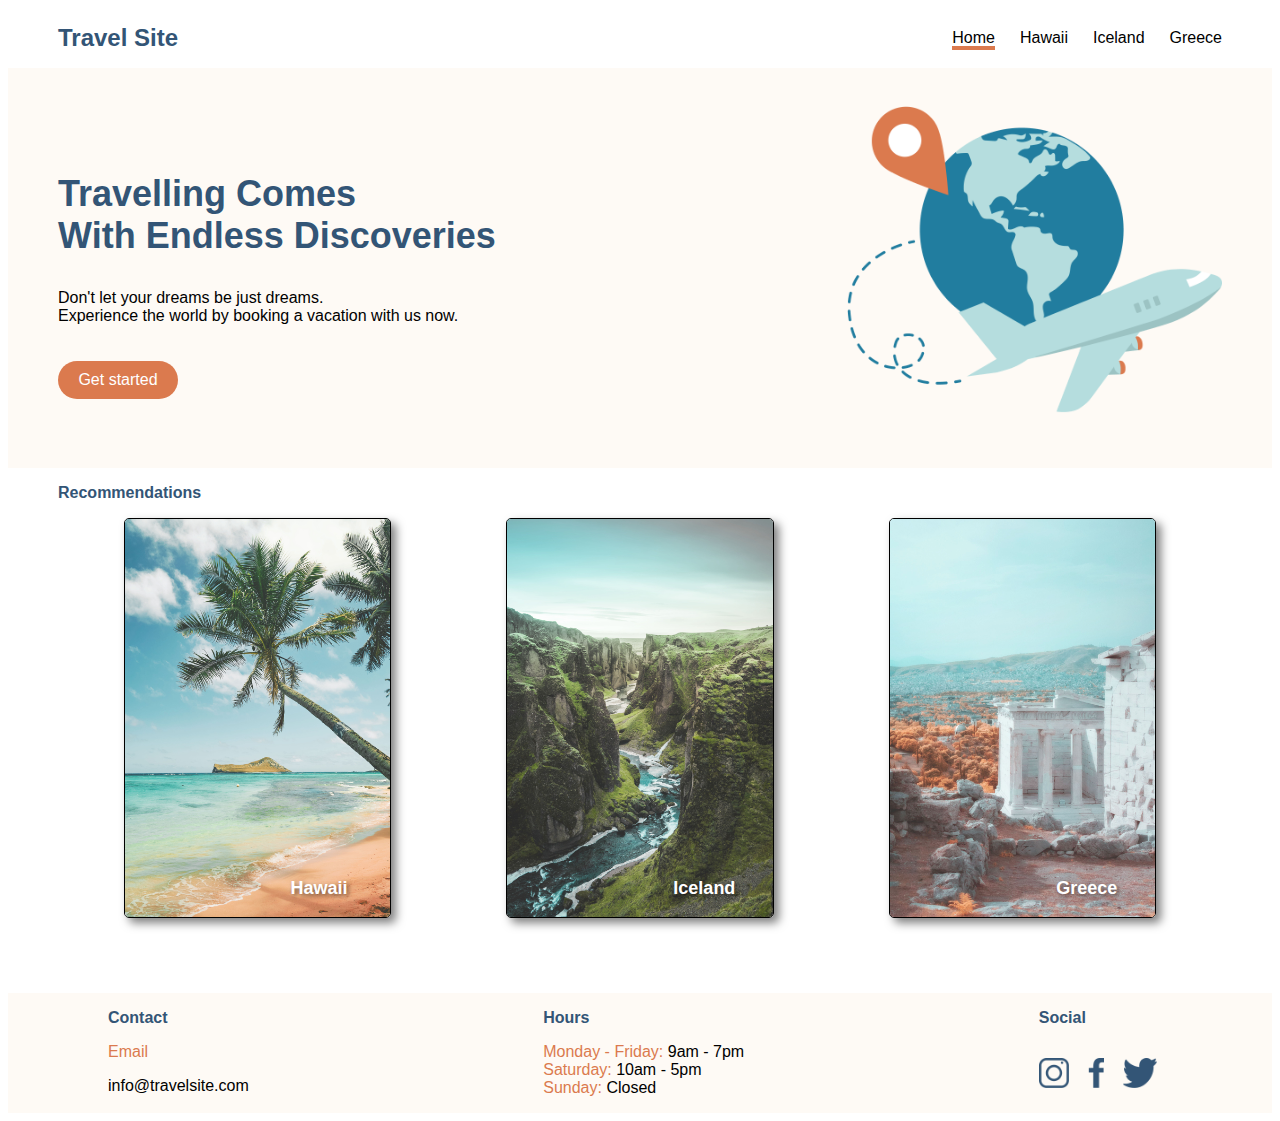
==== index.html @ 4a364437 "path clean-up + CSS refactor" ====
<!DOCTYPE html>
<html lang="en">
  <head>
    <meta charset="UTF-8" />
    <meta name="viewport" content="width=device-width, initial-scale=1.0" />
    <title>Document</title>
    <link rel="stylesheet" href="/css/global.css" />
    <link rel="stylesheet" href="/css/main.css" />
  </head>
  <body>
    <section class="nav-bar">
      <nav>
        <a href="./index.html" class="nav-bar__title--link">
          <h1 class="nav-bar__title">Travel Site</h1>
        </a>

        <ul class="nav-bar__items">
          <li class="nav-bar__item">
            <a href="index.html" class="nav-bar__link nav-bar__link--highlight"
              >Home</a
            >
          </li>
          <li class="nav-bar__item">
            <a href="pages/hawaii.html" class="nav-bar__link">Hawaii</a>
          </li>
          <li class="nav-bar__item">
            <a href="pages/iceland.html" class="nav-bar__link">Iceland</a>
          </li>
          <li class="nav-bar__item">
            <a href="pages/greece.html" class="nav-bar__link">Greece</a>
          </li>
        </ul>
      </nav>
    </section>

    <section class="hero">
      <div class="hero__container--left">
        <p class="hero__title">
          Travelling Comes <br />
          With Endless Discoveries
        </p>
        <p class="hero__subtitle">
          Don't let your dreams be just dreams.<br />
          Experience the world by booking a vacation with us now.
        </p>
        <a href="" class="hero__button">Get started</a>
      </div>

      <div class="hero__container--right">
        <img src="/assets/hero.png" class="hero__img" alt="" />
      </div>
    </section>

    <section class="recs">
      <p class="recs__title">Recommendations</p>

      <div class="recs__photos--container">
        <div class="recs__photo--container">
          <img src="/assets/hawaii.jpg" class="recs__photo--img" alt="" />
          <div class="recs__destination--title">Hawaii</div>
        </div>
        <div class="recs__photo--container">
          <img src="/assets/iceland.jpg" class="recs__photo--img" alt="" />
          <div class="recs__destination--title">Iceland</div>
        </div>

        <div class="recs__photo--container">
          <img src="/assets/greece.jpg" class="recs__photo--img" alt="" />
          <div class="recs__destination--title">Greece</div>
        </div>
      </div>
    </section>

    <section class="footer">
      <div class="footer__container--contact">
        <p class="footer__contact--title">Contact</p>
        <p class="footer__email--highlight">Email</p>
        <p>info@travelsite.com</p>
      </div>
      <div class="footer__hours">
        <p class="footer__hours--title">Hours</p>
        <p></p>
        <p>
          <span class="footer__hours--highlight">Monday - Friday:</span> 9am -
          7pm
          <br />
          <span class="footer__hours--highlight">Saturday:</span> 10am - 5pm
          <br />
          <span class="footer__hours--highlight">Sunday:</span> Closed
        </p>
      </div>
      <div class="footer__container--social">
        <p class="footer__social--title">Social</p>

        <a href="https://www.instagram.com">
          <img
            src="./assets/icon-instagram.png"
            alt="Instagram"
            class="footer__social--img"
          />
        </a>

        <a href="https://www.facebook.com">
          <img
            src="./assets/icon-facebook.png"
            alt="Facebook"
            class="footer__social--img"
          />
        </a>

        <a href="https://www.twitter.com">
          <img
            src="./assets/icon-twitter.png"
            alt="Twitter"
            class="footer__social--img"
          />
        </a>
      </div>
    </section>
  </body>
</html>
---- css/global.css ----
* {
  box-sizing: border-box;
}

body {
  font-family: Verdana, Arial, sans-serif;
}

/* Nav Section */
nav {
  background-color: #ffffff;
  display: flex;
  justify-content: space-between;
}

.nav-bar__title {
  font-size: 24px;
  margin-left: 50px;
  color: #335576;
}

.nav-bar__title:hover {
  color: #db7a4e;
}

.nav-bar__title--link {
  text-decoration: none;
}

.nav-bar__items {
  display: flex;
  justify-content: flex-end;
  margin-right: 50px;
  align-items: center;
}

.nav-bar__item {
  list-style: none;
  margin-left: 25px;
}

.nav-bar__link {
  text-decoration: none;
  color: black;
}

.nav-bar__link:hover {
  color: #db7a4e;
}

.nav-bar__link--highlight {
  border-bottom: 4px solid #db7a4e;
}

/* Footer Section */

.footer {
  display: flex;
  justify-content: space-between;
  padding-left: 100px;
  padding-right: 100px;
  background-color: #fefaf5;
}

.footer__contact--title {
  color: #335576;
  font-weight: 600;
}

.footer__email--highlight {
  color: #db7a4e;
}

.footer__hours--title {
  color: #335576;
  font-weight: 600;
}

.footer__hours--highlight {
  color: #db7a4e;
}

.footer__social--title {
  color: #335576;
  font-weight: 600;
}

.footer__social--img {
  width: auto;
  height: 30px;
  margin-right: 15px;
  margin-top: 15px;
}

.footer__container--social a {
  text-decoration: none;
}
---- css/main.css ----
/* Hero Section */
.hero {
  display: flex;
  justify-content: space-between;
  background-color: #fefaf5;
  height: 750px;
  height: 400px;
}

.hero__container--left {
  display: flex;
  flex-direction: column;
  justify-content: center;
  margin-left: 50px;
}

.hero__title {
  color: #335576;
  font-size: 36px;
  font-weight: 800;
  margin-bottom: 16px;
}

.hero-subtitle {
  margin-bottom: 32px;
}

.hero__button {
  background-color: #db7a4e;
  border-radius: 25px;
  padding: 10px;
  text-decoration: none;
  color: white;
  width: 120px;
  text-align: center;
  margin-top: 20px;
}

.hero__button:hover {
  background-color: #fb6f2e;
}

.hero__container--right {
  height: 375px;
  width: 375px;
  margin-right: 50px;
}

.hero__img {
  width: 100%;
  height: 100%;
  object-fit: contain;
}

/* Recs Section */
.recs {
  padding-bottom: 75px;
}

.recs__title {
  color: #335576;
  font-weight: 600;
  padding-left: 50px;
}

.recs__photos--container {
  display: flex;
  justify-content: space-evenly;
  height: 400px;
}

.recs__photo--container {
  position: relative;
  display: inline-block;
}

.recs__destination--title {
  position: absolute;
  top: 90%;
  left: 55%;
  color: white;
  font-size: 18px;
  font-weight: 600;
  padding-left: 20px;
  text-shadow: 2px 2px 4px rgba(0, 0, 0, 0.5);
}

.recs__photo--img {
  object-fit: contain;
  width: 100%;
  height: 100%;
  border-radius: 5px;
  border: 1px solid black;
  box-shadow: 5px 5px 10px rgba(0, 0, 0, 0.5);
  transition: transform 0.3s ease;
}

.recs__photo--img:hover {
  transform: translateY(-10px);
}
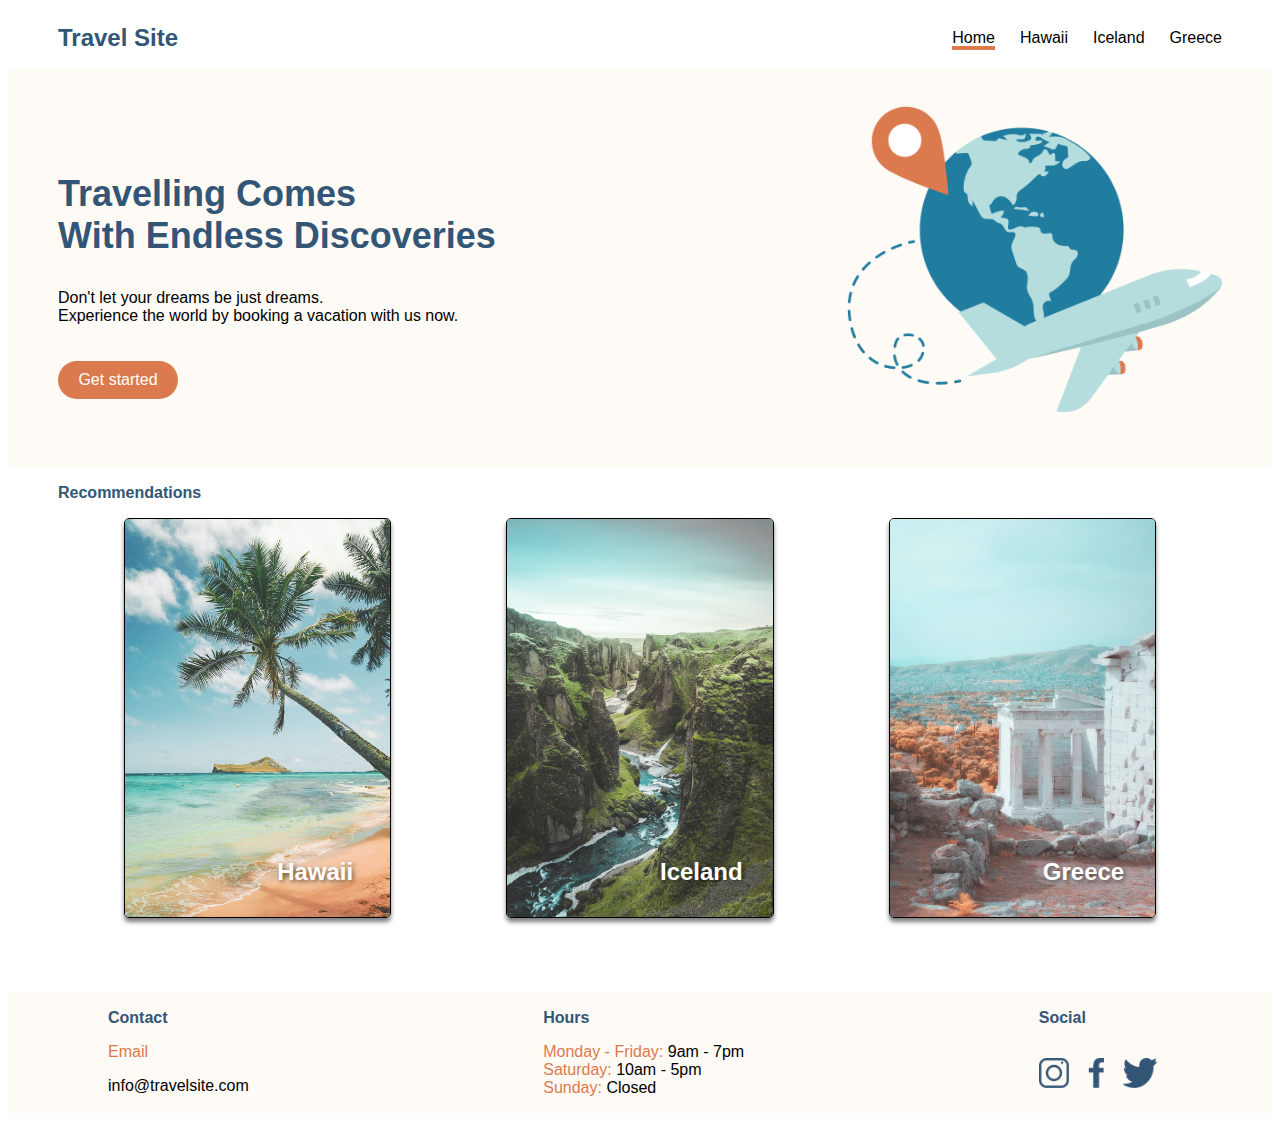
==== commit a1606710: "form-added" ====
--- a/index.html
+++ b/index.html
@@ -56,16 +56,22 @@
 
       <div class="recs__photos--container">
         <div class="recs__photo--container">
-          <img src="/assets/hawaii.jpg" class="recs__photo--img" alt="" />
+          <a href="pages/hawaii.html">
+            <img src="/assets/hawaii.jpg" class="recs__photo--img" alt="" />
+          </a>
           <div class="recs__destination--title">Hawaii</div>
         </div>
         <div class="recs__photo--container">
-          <img src="/assets/iceland.jpg" class="recs__photo--img" alt="" />
+          <a href="pages/iceland.html">
+            <img src="/assets/iceland.jpg" class="recs__photo--img" alt="" />
+          </a>
           <div class="recs__destination--title">Iceland</div>
         </div>
 
         <div class="recs__photo--container">
-          <img src="/assets/greece.jpg" class="recs__photo--img" alt="" />
+          <a href="pages/greece.html">
+            <img src="/assets/greece.jpg" class="recs__photo--img" alt="" />
+          </a>
           <div class="recs__destination--title">Greece</div>
         </div>
       </div>
--- a/css/global.css
+++ b/css/global.css
@@ -1,3 +1,4 @@
+/* Global */
 * {
   box-sizing: border-box;
 }
@@ -53,7 +54,6 @@
 }
 
 /* Footer Section */
-
 .footer {
   display: flex;
   justify-content: space-between;
--- a/css/main.css
+++ b/css/main.css
@@ -74,15 +74,8 @@
   display: inline-block;
 }
 
-.recs__destination--title {
-  position: absolute;
-  top: 90%;
-  left: 55%;
-  color: white;
-  font-size: 18px;
-  font-weight: 600;
-  padding-left: 20px;
-  text-shadow: 2px 2px 4px rgba(0, 0, 0, 0.5);
+.recs__photo--img:hover {
+  transform: translateY(-10px);
 }
 
 .recs__photo--img {
@@ -91,10 +84,25 @@
   height: 100%;
   border-radius: 5px;
   border: 1px solid black;
-  box-shadow: 5px 5px 10px rgba(0, 0, 0, 0.5);
+  box-shadow: 0px 4px 4px rgba(0, 0, 0, 0.5);
   transition: transform 0.3s ease;
 }
 
-.recs__photo--img:hover {
-  transform: translateY(-10px);
+.recs__destination--title {
+  position: absolute;
+  top: 85%;
+  left: 50%;
+  color: white;
+  font-size: 24px;
+  font-weight: 600;
+  padding-left: 20px;
+  text-shadow: 2px 2px 4px rgba(0, 0, 0, 0.5);
+  transition: transform 0.5s ease, font-size 0.3s ease;
+  transform: scale(1) translate(0, 0);
 }
+
+.recs__photo--container:hover .recs__destination--title {
+  font-size: 36px;
+  color: white;
+  transform: scale(1.3) translate(-30%, -10%);
+}
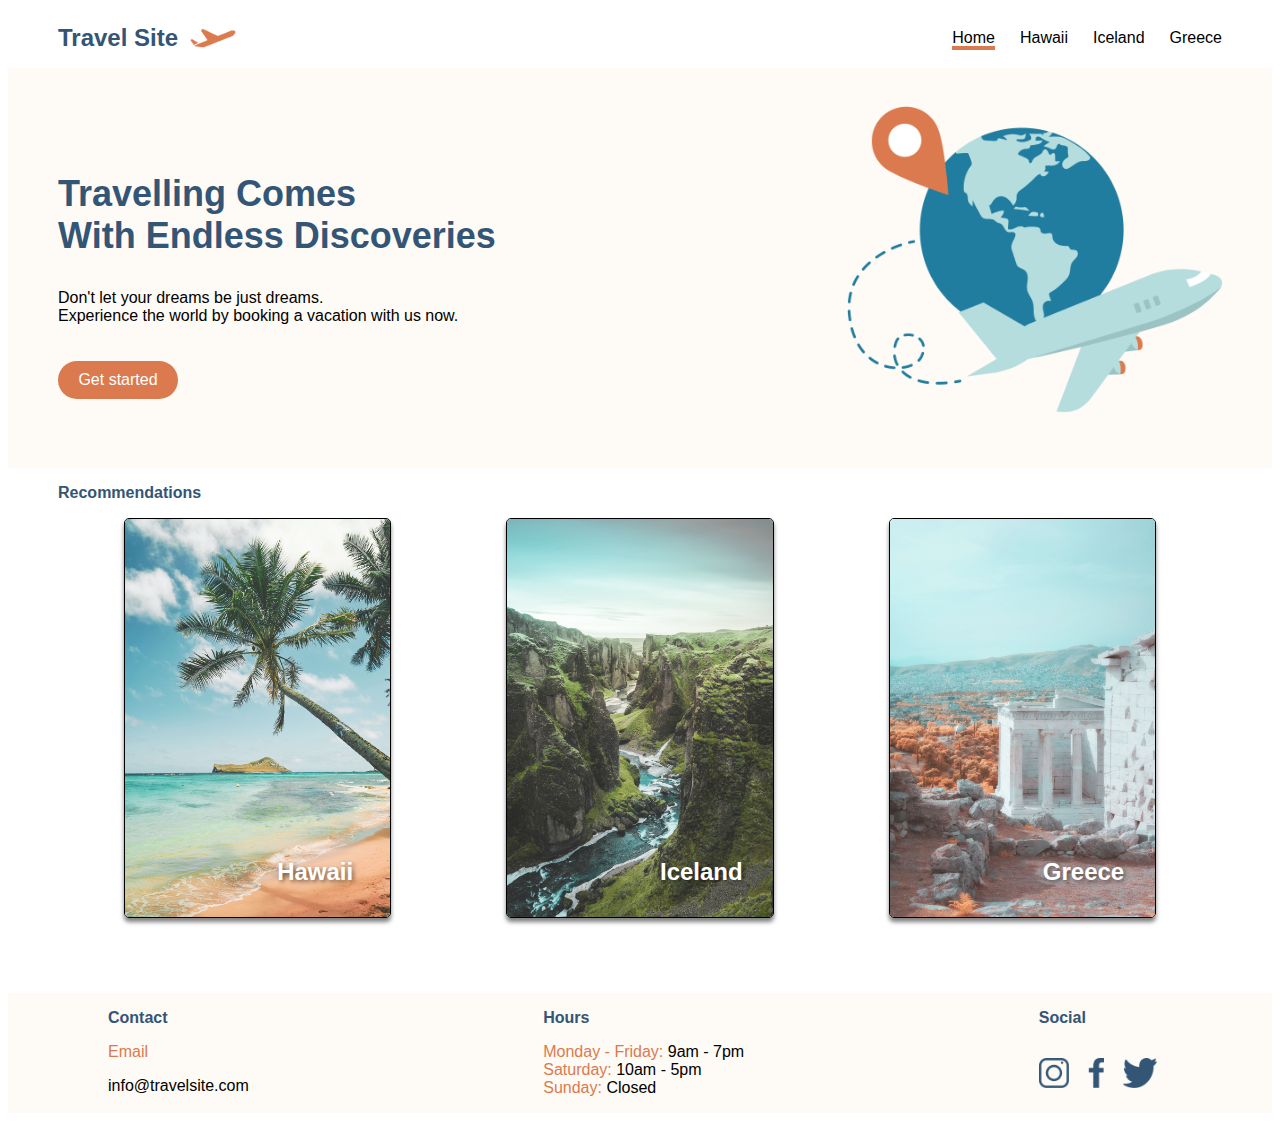
==== commit a25c2ff8: "add-company-logo" ====
--- a/index.html
+++ b/index.html
@@ -12,6 +12,7 @@
       <nav>
         <a href="./index.html" class="nav-bar__title--link">
           <h1 class="nav-bar__title">Travel Site</h1>
+          <img src="/assets/airplane orange.png" alt="airplane-icon" />
         </a>
 
         <ul class="nav-bar__items">
@@ -43,7 +44,7 @@
           Don't let your dreams be just dreams.<br />
           Experience the world by booking a vacation with us now.
         </p>
-        <a href="" class="hero__button">Get started</a>
+        <a href="./pages/form.html" class="hero__button">Get started</a>
       </div>
 
       <div class="hero__container--right">
--- a/css/global.css
+++ b/css/global.css
@@ -26,6 +26,12 @@
 
 .nav-bar__title--link {
   text-decoration: none;
+  display: flex;
+}
+
+.nav-bar__title--link img {
+  width: 50px;
+  margin-left: 10px;
 }
 
 .nav-bar__items {
--- a/css/main.css
+++ b/css/main.css
@@ -106,3 +106,5 @@
   color: white;
   transform: scale(1.3) translate(-30%, -10%);
 }
+
+/* Responsive work */
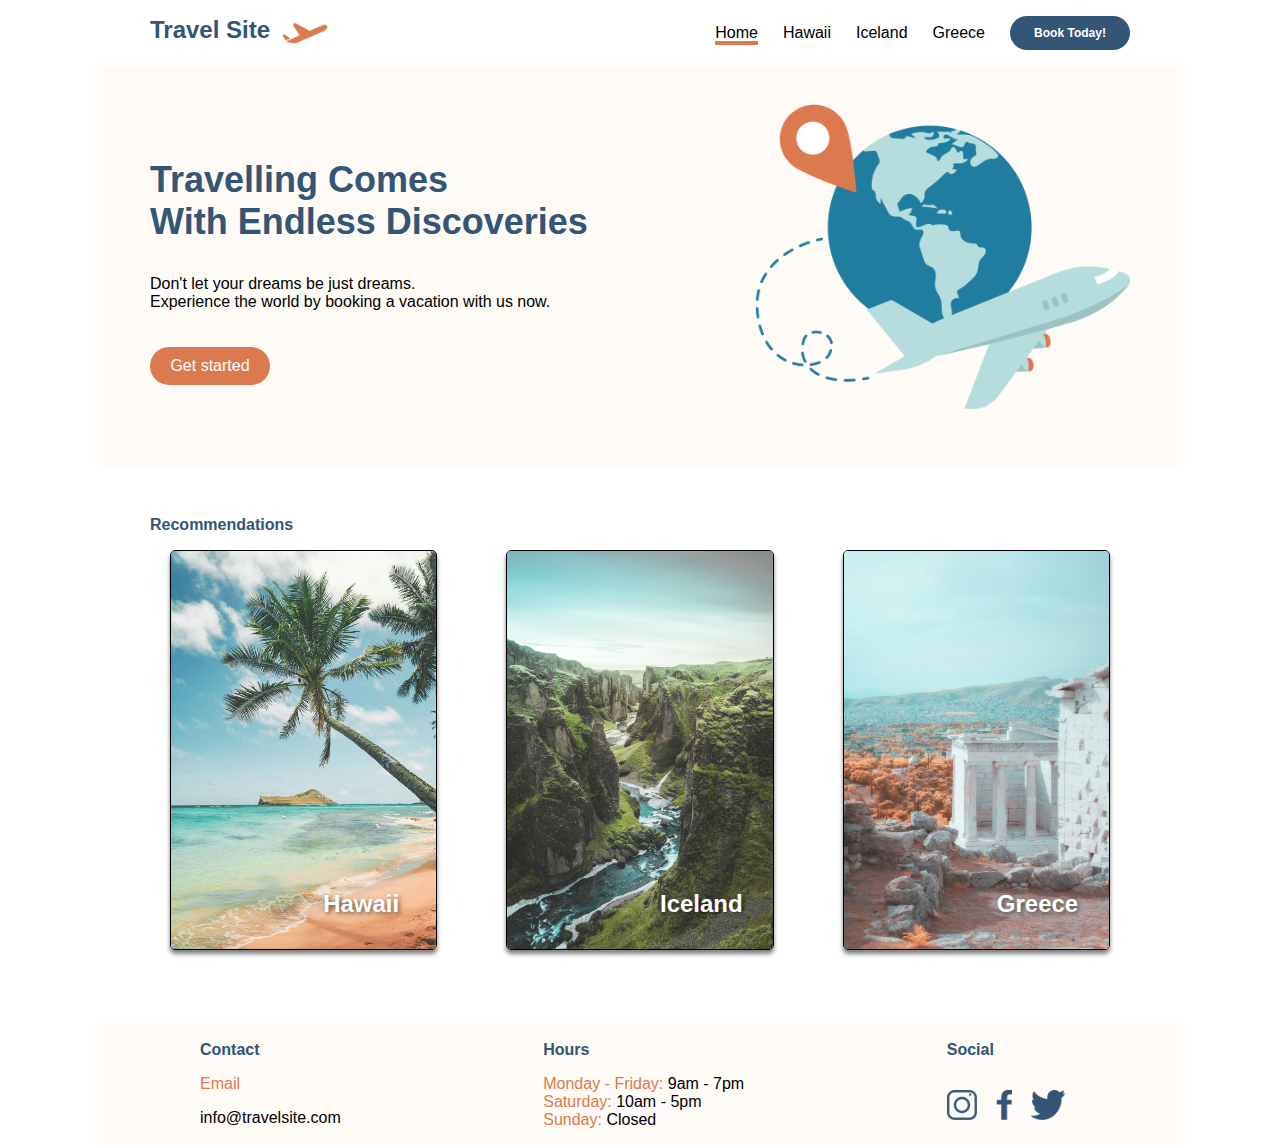
==== commit 91e2f9bd: "form-page-fixes" ====
--- a/index.html
+++ b/index.html
@@ -29,6 +29,11 @@
           </li>
           <li class="nav-bar__item">
             <a href="pages/greece.html" class="nav-bar__link">Greece</a>
+          </li>
+          <li class="nav-bar__item--book">
+            <a href="pages/form.html" class="nav-bar__link--book"
+              >Book Today!</a
+            >
           </li>
         </ul>
       </nav>
--- a/css/global.css
+++ b/css/global.css
@@ -5,6 +5,9 @@
 
 body {
   font-family: Verdana, Arial, sans-serif;
+  min-width: 950px;
+  max-width: 1080px;
+  margin: auto;
 }
 
 /* Nav Section */
@@ -44,6 +47,28 @@
 .nav-bar__item {
   list-style: none;
   margin-left: 25px;
+}
+
+.nav-bar__item--book {
+  font-size: 12px;
+  font-weight: 600;
+  list-style: none;
+  margin-left: 25px;
+  background-color: #335576;
+  border-radius: 25px;
+  padding: 10px;
+  text-decoration: none;
+  width: 120px;
+  text-align: center;
+}
+
+.nav-bar__link--book {
+  text-decoration: none;
+  color: white;
+}
+
+.nav-bar__item--book:hover {
+  background-color: #062c53;
 }
 
 .nav-bar__link {
@@ -101,3 +126,67 @@
 .footer__container--social a {
   text-decoration: none;
 }
+
+/* 
+RESPONSIVE WORK */
+
+/* @media (max-width: 840px) {
+  .nav-bar__title {
+    font-size: 24px;
+    margin-left: 50px;
+    color: #763370;
+  }
+
+  .hero {
+    display: flex;
+    justify-content: space-between;
+    background-color: #fefaf5;
+    margin-bottom: 100px;
+    padding-bottom: 325px;
+    padding-top: 150px;
+    height: 750px;
+  }
+
+  .hero__title {
+    color: #335576;
+    font-size: 36px;
+    font-weight: 800;
+    margin-bottom: 16px;
+    padding-top: 125px;
+  }
+
+  .hero__container--right {
+    position: relative;
+    height: 375px;
+    width: 375px;
+    margin-right: 50px;
+  }
+
+  .hero__img {
+    position: absolute;
+    top: -200px;
+    left: -20px;
+    object-fit: contain;
+  }
+
+  .nav-bar__title {
+    font-size: 14px;
+    margin-left: 18px;
+    color: #335576;
+  }
+
+  .nav-bar__items {
+    border: 2px solid red;
+  }
+
+  .recs__photos--container {
+    display: flex;
+    flex-direction: column;
+    height: 1000px;
+  }
+
+  .recs__photo--container {
+    margin: 25px;
+    width: 250px;
+  }
+} */
--- a/css/main.css
+++ b/css/main.css
@@ -1,10 +1,17 @@
+body {
+  font-family: Verdana, Arial, sans-serif;
+  min-width: 950px;
+  max-width: 1080px;
+  margin: auto;
+}
+
 /* Hero Section */
 .hero {
   display: flex;
   justify-content: space-between;
   background-color: #fefaf5;
-  height: 750px;
-  height: 400px;
+  padding-bottom: 25px;
+  margin-bottom: 50px;
 }
 
 .hero__container--left {
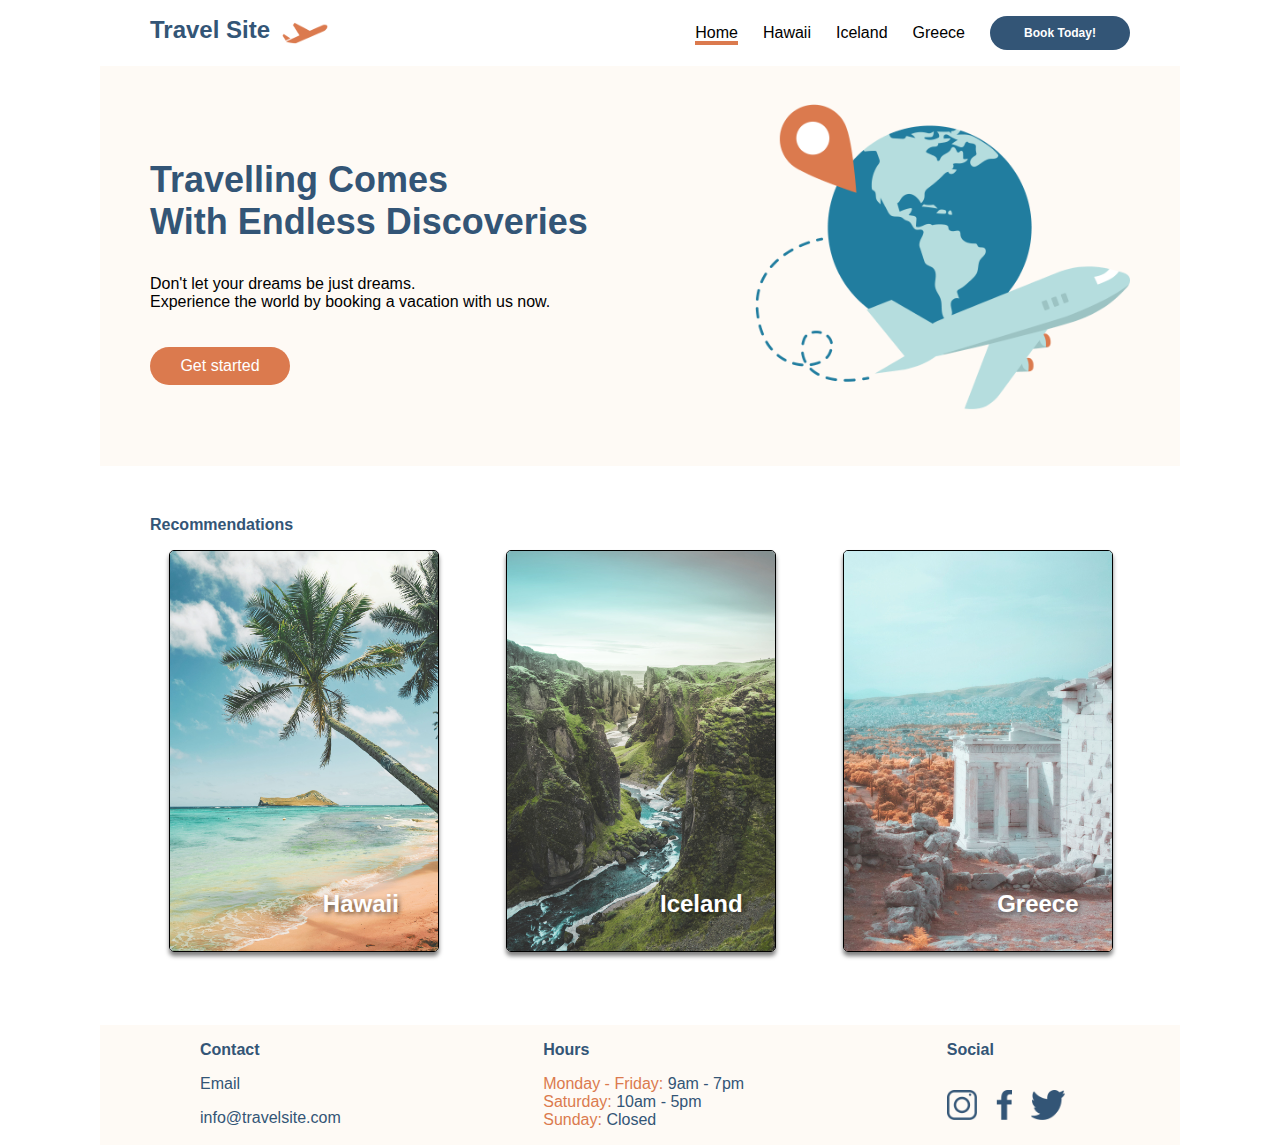
==== commit f65dfb03: "add favicon and page  titles" ====
--- a/index.html
+++ b/index.html
@@ -6,6 +6,7 @@
     <title>Document</title>
     <link rel="stylesheet" href="/css/global.css" />
     <link rel="stylesheet" href="/css/main.css" />
+    <link rel="icon" href="/favicon.png" type="image/x-icon" />
   </head>
   <body>
     <section class="nav-bar">
--- a/css/global.css
+++ b/css/global.css
@@ -1,13 +1,10 @@
 /* Global */
-* {
-  box-sizing: border-box;
-}
-
 body {
   font-family: Verdana, Arial, sans-serif;
   min-width: 950px;
   max-width: 1080px;
   margin: auto;
+  box-sizing: border-box;
 }
 
 /* Nav Section */
@@ -98,6 +95,10 @@
   font-weight: 600;
 }
 
+.footer p {
+  color: #335576;
+}
+
 .footer__email--highlight {
   color: #db7a4e;
 }
@@ -125,10 +126,28 @@
 
 .footer__container--social a {
   text-decoration: none;
+  align-items: center;
+}
+
+/* Thank you Page */
+
+.thankyou-img {
+  width: 600px;
+  margin-left: 225px;
+  margin-top: 25px;
+}
+
+.confirmation-title {
+  font-size: 48px;
+  color: white;
+  margin-left: 330px;
+  margin-top: 0;
+  margin-bottom: 0;
+  text-shadow: 2px 2px 4px rgba(0, 0, 0, 0.5);
 }
 
 /* 
-RESPONSIVE WORK */
+RESPONSIVE WORK - IN PROGRESS*/
 
 /* @media (max-width: 840px) {
   .nav-bar__title {
--- a/css/main.css
+++ b/css/main.css
@@ -1,10 +1,3 @@
-body {
-  font-family: Verdana, Arial, sans-serif;
-  min-width: 950px;
-  max-width: 1080px;
-  margin: auto;
-}
-
 /* Hero Section */
 .hero {
   display: flex;
@@ -86,7 +79,6 @@
 }
 
 .recs__photo--img {
-  object-fit: contain;
   width: 100%;
   height: 100%;
   border-radius: 5px;
@@ -113,5 +105,3 @@
   color: white;
   transform: scale(1.3) translate(-30%, -10%);
 }
-
-/* Responsive work */
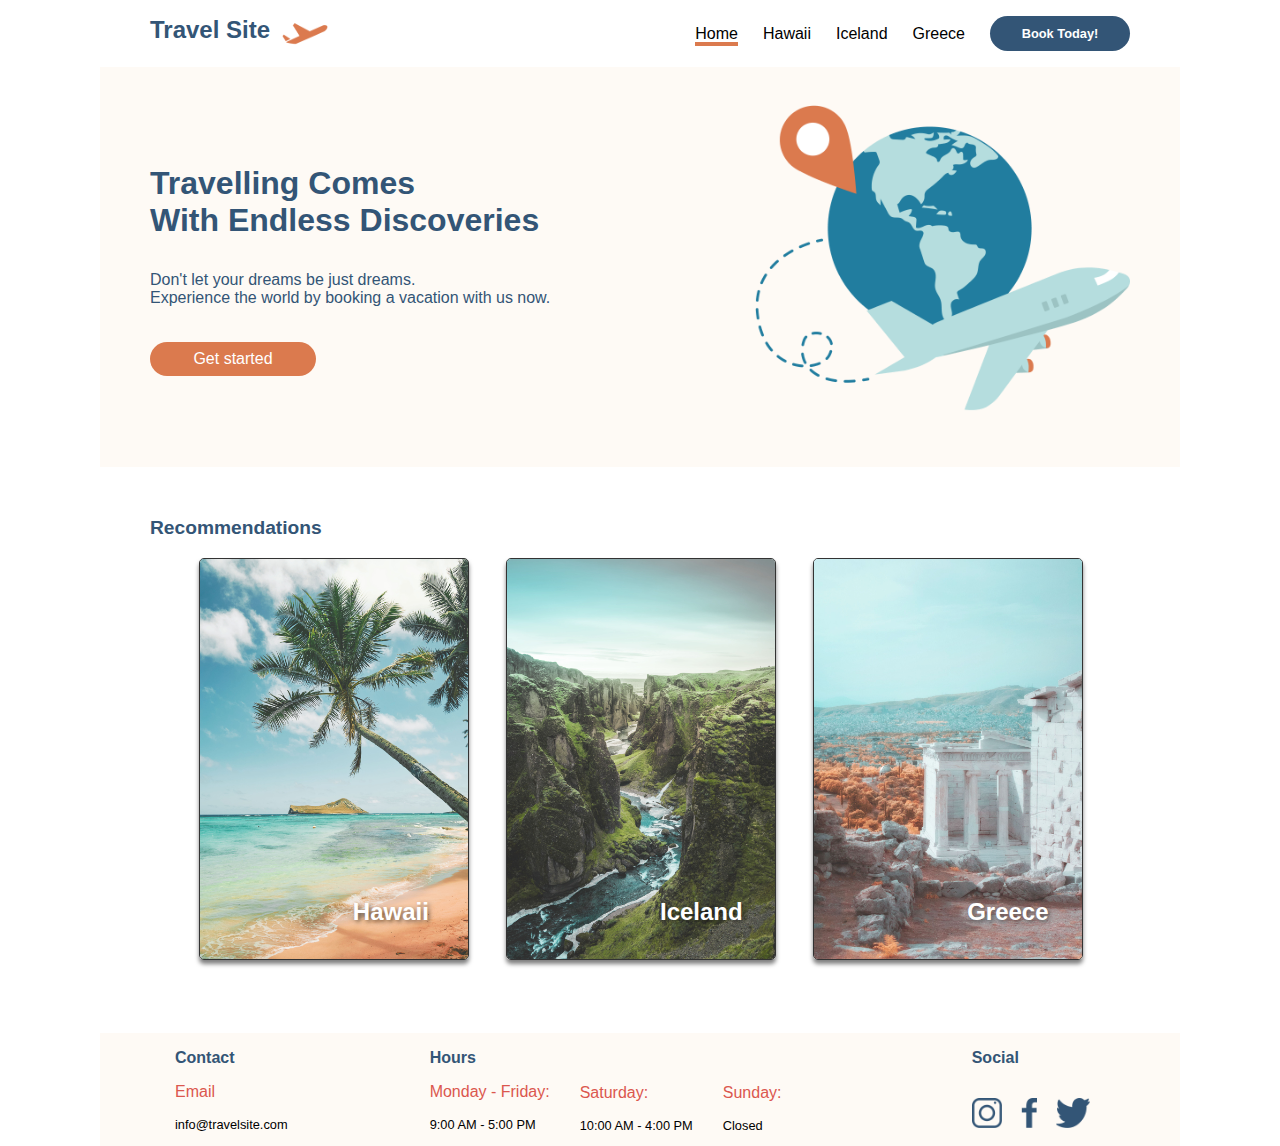
==== commit 8eb39ad6: "footer fixes" ====
--- a/index.html
+++ b/index.html
@@ -3,15 +3,15 @@
   <head>
     <meta charset="UTF-8" />
     <meta name="viewport" content="width=device-width, initial-scale=1.0" />
-    <title>Document</title>
+    <title>Travel Site</title>
     <link rel="stylesheet" href="/css/global.css" />
     <link rel="stylesheet" href="/css/main.css" />
     <link rel="icon" href="/favicon.png" type="image/x-icon" />
   </head>
   <body>
-    <section class="nav-bar">
+    <header class="nav-bar">
       <nav>
-        <a href="./index.html" class="nav-bar__title--link">
+        <a href="./index.html" class="nav-bar__title-link">
           <h1 class="nav-bar__title">Travel Site</h1>
           <img src="/assets/airplane orange.png" alt="airplane-icon" />
         </a>
@@ -31,17 +31,15 @@
           <li class="nav-bar__item">
             <a href="pages/greece.html" class="nav-bar__link">Greece</a>
           </li>
-          <li class="nav-bar__item--book">
-            <a href="pages/form.html" class="nav-bar__link--book"
-              >Book Today!</a
-            >
+          <li class="nav-bar__item-btn">
+            <a href="pages/form.html" class="nav-bar__link-btn">Book Today!</a>
           </li>
         </ul>
       </nav>
-    </section>
+    </header>
 
     <section class="hero">
-      <div class="hero__container--left">
+      <div class="hero__container-left">
         <p class="hero__title">
           Travelling Comes <br />
           With Endless Discoveries
@@ -53,7 +51,7 @@
         <a href="./pages/form.html" class="hero__button">Get started</a>
       </div>
 
-      <div class="hero__container--right">
+      <div class="hero__container-right">
         <img src="/assets/hero.png" class="hero__img" alt="" />
       </div>
     </section>
@@ -61,55 +59,62 @@
     <section class="recs">
       <p class="recs__title">Recommendations</p>
 
-      <div class="recs__photos--container">
-        <div class="recs__photo--container">
+      <div class="recs__photos-container">
+        <div class="recs__photo-container">
           <a href="pages/hawaii.html">
-            <img src="/assets/hawaii.jpg" class="recs__photo--img" alt="" />
+            <img src="/assets/hawaii.jpg" class="recs__photo-img" alt="" />
           </a>
-          <div class="recs__destination--title">Hawaii</div>
+          <div class="recs__destination-title">Hawaii</div>
         </div>
-        <div class="recs__photo--container">
+        <div class="recs__photo-container">
           <a href="pages/iceland.html">
-            <img src="/assets/iceland.jpg" class="recs__photo--img" alt="" />
+            <img src="/assets/iceland.jpg" class="recs__photo-img" alt="" />
           </a>
-          <div class="recs__destination--title">Iceland</div>
+          <div class="recs__destination-title">Iceland</div>
         </div>
 
-        <div class="recs__photo--container">
+        <div class="recs__photo-container">
           <a href="pages/greece.html">
-            <img src="/assets/greece.jpg" class="recs__photo--img" alt="" />
+            <img src="/assets/greece.jpg" class="recs__photo-img" alt="" />
           </a>
-          <div class="recs__destination--title">Greece</div>
+          <div class="recs__destination-title">Greece</div>
         </div>
       </div>
     </section>
 
-    <section class="footer">
-      <div class="footer__container--contact">
-        <p class="footer__contact--title">Contact</p>
-        <p class="footer__email--highlight">Email</p>
-        <p>info@travelsite.com</p>
+    <footer class="footer">
+      <div class="footer__contact">
+        <p class="footer__contact-title">Contact</p>
+        <p class="footer__email-title">Email</p>
+        <p class="footer__email-address">info@travelsite.com</p>
       </div>
-      <div class="footer__hours">
-        <p class="footer__hours--title">Hours</p>
-        <p></p>
-        <p>
-          <span class="footer__hours--highlight">Monday - Friday:</span> 9am -
-          7pm
-          <br />
-          <span class="footer__hours--highlight">Saturday:</span> 10am - 5pm
-          <br />
-          <span class="footer__hours--highlight">Sunday:</span> Closed
-        </p>
+
+      <div class="footer__hours-container">
+        <div class="footer__weekdays-container">
+          <p class="footer__hours-title">Hours</p>
+          <p class="footer__hours-days">Monday - Friday:</p>
+          <p class="footer_open-hours">9:00 AM - 5:00 PM</p>
+        </div>
+
+        <div class="footer__saturday-container">
+          <p class="footer__hours-days">Saturday:</p>
+          <p class="footer_open-hours">10:00 AM - 4:00 PM</p>
+        </div>
+
+        <div class="footer__sunday-container">
+          <p class="footer__hours-days">Sunday:</p>
+          <p class="footer_open-hours">Closed</p>
+        </div>
       </div>
-      <div class="footer__container--social">
-        <p class="footer__social--title">Social</p>
+
+      <div class="footer__social">
+        <p class="footer__social-title">Social</p>
 
         <a href="https://www.instagram.com">
           <img
             src="./assets/icon-instagram.png"
             alt="Instagram"
-            class="footer__social--img"
+            class="footer__social-img"
           />
         </a>
 
@@ -117,7 +122,7 @@
           <img
             src="./assets/icon-facebook.png"
             alt="Facebook"
-            class="footer__social--img"
+            class="footer__social-img"
           />
         </a>
 
@@ -125,10 +130,10 @@
           <img
             src="./assets/icon-twitter.png"
             alt="Twitter"
-            class="footer__social--img"
+            class="footer__social-img"
           />
         </a>
       </div>
-    </section>
+    </footer>
   </body>
 </html>
--- a/css/global.css
+++ b/css/global.css
@@ -15,7 +15,7 @@
 }
 
 .nav-bar__title {
-  font-size: 24px;
+  font-size: 1.5rem;
   margin-left: 50px;
   color: #335576;
 }
@@ -24,12 +24,12 @@
   color: #db7a4e;
 }
 
-.nav-bar__title--link {
+.nav-bar__title-link {
   text-decoration: none;
   display: flex;
 }
 
-.nav-bar__title--link img {
+.nav-bar__title-link img {
   width: 50px;
   margin-left: 10px;
 }
@@ -46,8 +46,8 @@
   margin-left: 25px;
 }
 
-.nav-bar__item--book {
-  font-size: 12px;
+.nav-bar__item-btn {
+  font-size: 0.8rem;
   font-weight: 600;
   list-style: none;
   margin-left: 25px;
@@ -59,12 +59,12 @@
   text-align: center;
 }
 
-.nav-bar__link--book {
+.nav-bar__link-btn {
   text-decoration: none;
   color: white;
 }
 
-.nav-bar__item--book:hover {
+.nav-bar__item-btn:hover {
   background-color: #062c53;
 }
 
@@ -82,130 +82,65 @@
 }
 
 /* Footer Section */
+
+/* .footer p {
+  color: #335576;
+} */
+
 .footer {
   display: flex;
   justify-content: space-between;
-  padding-left: 100px;
-  padding-right: 100px;
+  padding-left: 75px;
+  padding-right: 75px;
   background-color: #fefaf5;
 }
 
-.footer__contact--title {
+.footer__contact-title,
+.footer__hours-title,
+.footer__social-title {
   color: #335576;
   font-weight: 600;
+  font-size: 1rem;
 }
 
-.footer p {
-  color: #335576;
+.footer__email-title,
+.footer__hours-days {
+  color: #db574e;
 }
 
-.footer__email--highlight {
-  color: #db7a4e;
+.footer__email-address,
+.footer_open-hours {
+  font-size: 0.8rem;
 }
 
-.footer__hours--title {
-  color: #335576;
-  font-weight: 600;
+.footer__hours-container {
+  display: flex;
+  flex-direction: row;
+  width: 400px;
+  margin-left: 0px;
 }
 
-.footer__hours--highlight {
-  color: #db7a4e;
+.footer__weekdays-container {
+  padding-right: 30px;
 }
 
-.footer__social--title {
-  color: #335576;
-  font-weight: 600;
+.footer__saturday-container {
+  padding-right: 30px;
+  padding-top: 35px;
 }
 
-.footer__social--img {
+.footer__sunday-container {
+  padding-top: 35px;
+}
+
+.footer__social-img {
   width: auto;
   height: 30px;
   margin-right: 15px;
   margin-top: 15px;
 }
 
-.footer__container--social a {
+.footer__social a {
   text-decoration: none;
   align-items: center;
 }
-
-/* Thank you Page */
-
-.thankyou-img {
-  width: 600px;
-  margin-left: 225px;
-  margin-top: 25px;
-}
-
-.confirmation-title {
-  font-size: 48px;
-  color: white;
-  margin-left: 330px;
-  margin-top: 0;
-  margin-bottom: 0;
-  text-shadow: 2px 2px 4px rgba(0, 0, 0, 0.5);
-}
-
-/* 
-RESPONSIVE WORK - IN PROGRESS*/
-
-/* @media (max-width: 840px) {
-  .nav-bar__title {
-    font-size: 24px;
-    margin-left: 50px;
-    color: #763370;
-  }
-
-  .hero {
-    display: flex;
-    justify-content: space-between;
-    background-color: #fefaf5;
-    margin-bottom: 100px;
-    padding-bottom: 325px;
-    padding-top: 150px;
-    height: 750px;
-  }
-
-  .hero__title {
-    color: #335576;
-    font-size: 36px;
-    font-weight: 800;
-    margin-bottom: 16px;
-    padding-top: 125px;
-  }
-
-  .hero__container--right {
-    position: relative;
-    height: 375px;
-    width: 375px;
-    margin-right: 50px;
-  }
-
-  .hero__img {
-    position: absolute;
-    top: -200px;
-    left: -20px;
-    object-fit: contain;
-  }
-
-  .nav-bar__title {
-    font-size: 14px;
-    margin-left: 18px;
-    color: #335576;
-  }
-
-  .nav-bar__items {
-    border: 2px solid red;
-  }
-
-  .recs__photos--container {
-    display: flex;
-    flex-direction: column;
-    height: 1000px;
-  }
-
-  .recs__photo--container {
-    margin: 25px;
-    width: 250px;
-  }
-} */
--- a/css/main.css
+++ b/css/main.css
@@ -7,7 +7,7 @@
   margin-bottom: 50px;
 }
 
-.hero__container--left {
+.hero__container-left {
   display: flex;
   flex-direction: column;
   justify-content: center;
@@ -16,22 +16,23 @@
 
 .hero__title {
   color: #335576;
-  font-size: 36px;
+  font-size: 2rem;
   font-weight: 800;
   margin-bottom: 16px;
 }
 
-.hero-subtitle {
-  margin-bottom: 32px;
+.hero__subtitle {
+  margin-bottom: 15px;
+  color: #335576;
 }
 
 .hero__button {
   background-color: #db7a4e;
   border-radius: 25px;
-  padding: 10px;
+  padding: 8px;
   text-decoration: none;
   color: white;
-  width: 120px;
+  width: 150px;
   text-align: center;
   margin-top: 20px;
 }
@@ -40,7 +41,7 @@
   background-color: #fb6f2e;
 }
 
-.hero__container--right {
+.hero__container-right {
   height: 375px;
   width: 375px;
   margin-right: 50px;
@@ -59,40 +60,42 @@
 
 .recs__title {
   color: #335576;
+  font-size: 1.2rem;
   font-weight: 600;
   padding-left: 50px;
 }
 
-.recs__photos--container {
+.recs__photos-container {
   display: flex;
   justify-content: space-evenly;
   height: 400px;
+  margin-left: 60px;
+  margin-right: 60px;
 }
 
-.recs__photo--container {
+.recs__photo-container {
   position: relative;
-  display: inline-block;
 }
 
 .recs__photo--img:hover {
   transform: translateY(-10px);
 }
 
-.recs__photo--img {
+.recs__photo-img {
   width: 100%;
   height: 100%;
   border-radius: 5px;
-  border: 1px solid black;
+  border: 1px solid rgba(0, 0, 0, 0.8);
   box-shadow: 0px 4px 4px rgba(0, 0, 0, 0.5);
   transition: transform 0.3s ease;
 }
 
-.recs__destination--title {
+.recs__destination-title {
   position: absolute;
   top: 85%;
   left: 50%;
   color: white;
-  font-size: 24px;
+  font-size: 1.5rem;
   font-weight: 600;
   padding-left: 20px;
   text-shadow: 2px 2px 4px rgba(0, 0, 0, 0.5);
@@ -100,7 +103,7 @@
   transform: scale(1) translate(0, 0);
 }
 
-.recs__photo--container:hover .recs__destination--title {
+.recs__photo-container:hover .recs__destination-title {
   font-size: 36px;
   color: white;
   transform: scale(1.3) translate(-30%, -10%);
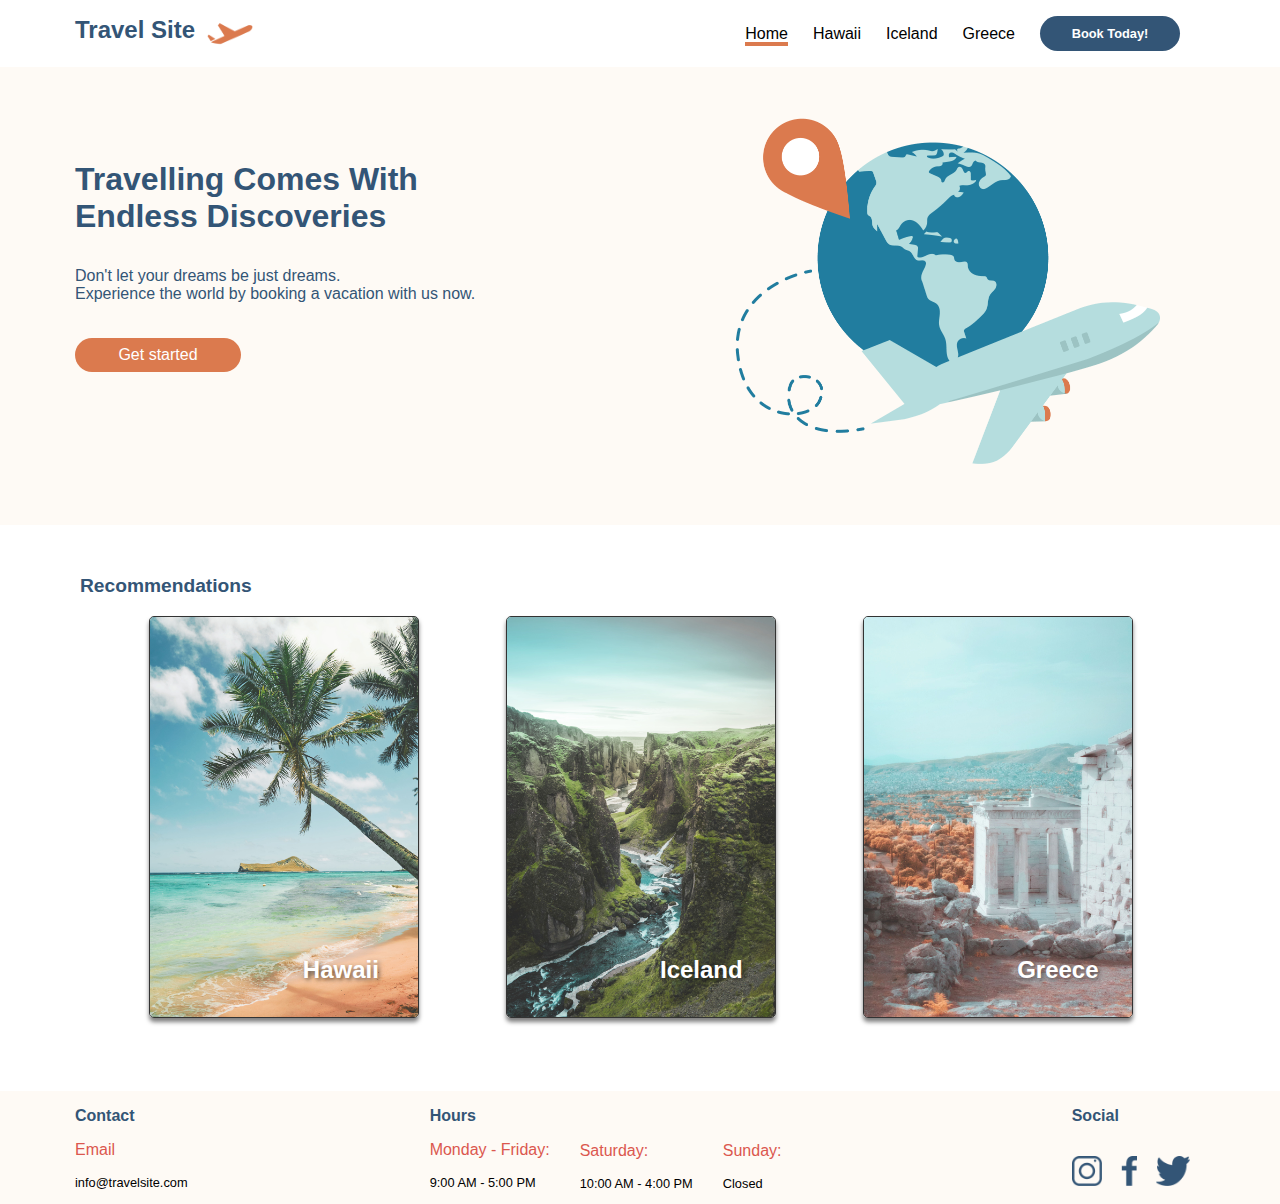
==== commit bd192b96: "title update" ====
--- a/index.html
+++ b/index.html
@@ -41,8 +41,8 @@
     <section class="hero">
       <div class="hero__container-left">
         <p class="hero__title">
-          Travelling Comes <br />
-          With Endless Discoveries
+          Travelling Comes With<br />
+          Endless Discoveries
         </p>
         <p class="hero__subtitle">
           Don't let your dreams be just dreams.<br />
--- a/css/global.css
+++ b/css/global.css
@@ -1,8 +1,7 @@
 /* Global */
 body {
   font-family: Verdana, Arial, sans-serif;
-  min-width: 950px;
-  max-width: 1080px;
+  max-width: 1280px;
   margin: auto;
   box-sizing: border-box;
 }
@@ -12,12 +11,23 @@
   background-color: #ffffff;
   display: flex;
   justify-content: space-between;
+  width: 1280px;
+}
+
+.nav-bar {
+  position: fixed;
+  width: 90%;
+  z-index: 1;
+}
+
+.nav-bar__items {
+  padding-right: 50px;
 }
 
 .nav-bar__title {
   font-size: 1.5rem;
-  margin-left: 50px;
   color: #335576;
+  padding-left: 75px;
 }
 
 .nav-bar__title:hover {
--- a/css/main.css
+++ b/css/main.css
@@ -1,5 +1,6 @@
 /* Hero Section */
 .hero {
+  height: 500px;
   display: flex;
   justify-content: space-between;
   background-color: #fefaf5;
@@ -11,7 +12,7 @@
   display: flex;
   flex-direction: column;
   justify-content: center;
-  margin-left: 50px;
+  margin-left: 75px;
 }
 
 .hero__title {
@@ -42,9 +43,10 @@
 }
 
 .hero__container-right {
-  height: 375px;
-  width: 375px;
-  margin-right: 50px;
+  padding-top: 75px;
+  padding-right: 120px;
+  height: 425px;
+  width: 425px;
 }
 
 .hero__img {
@@ -62,7 +64,7 @@
   color: #335576;
   font-size: 1.2rem;
   font-weight: 600;
-  padding-left: 50px;
+  padding-left: 80px;
 }
 
 .recs__photos-container {
